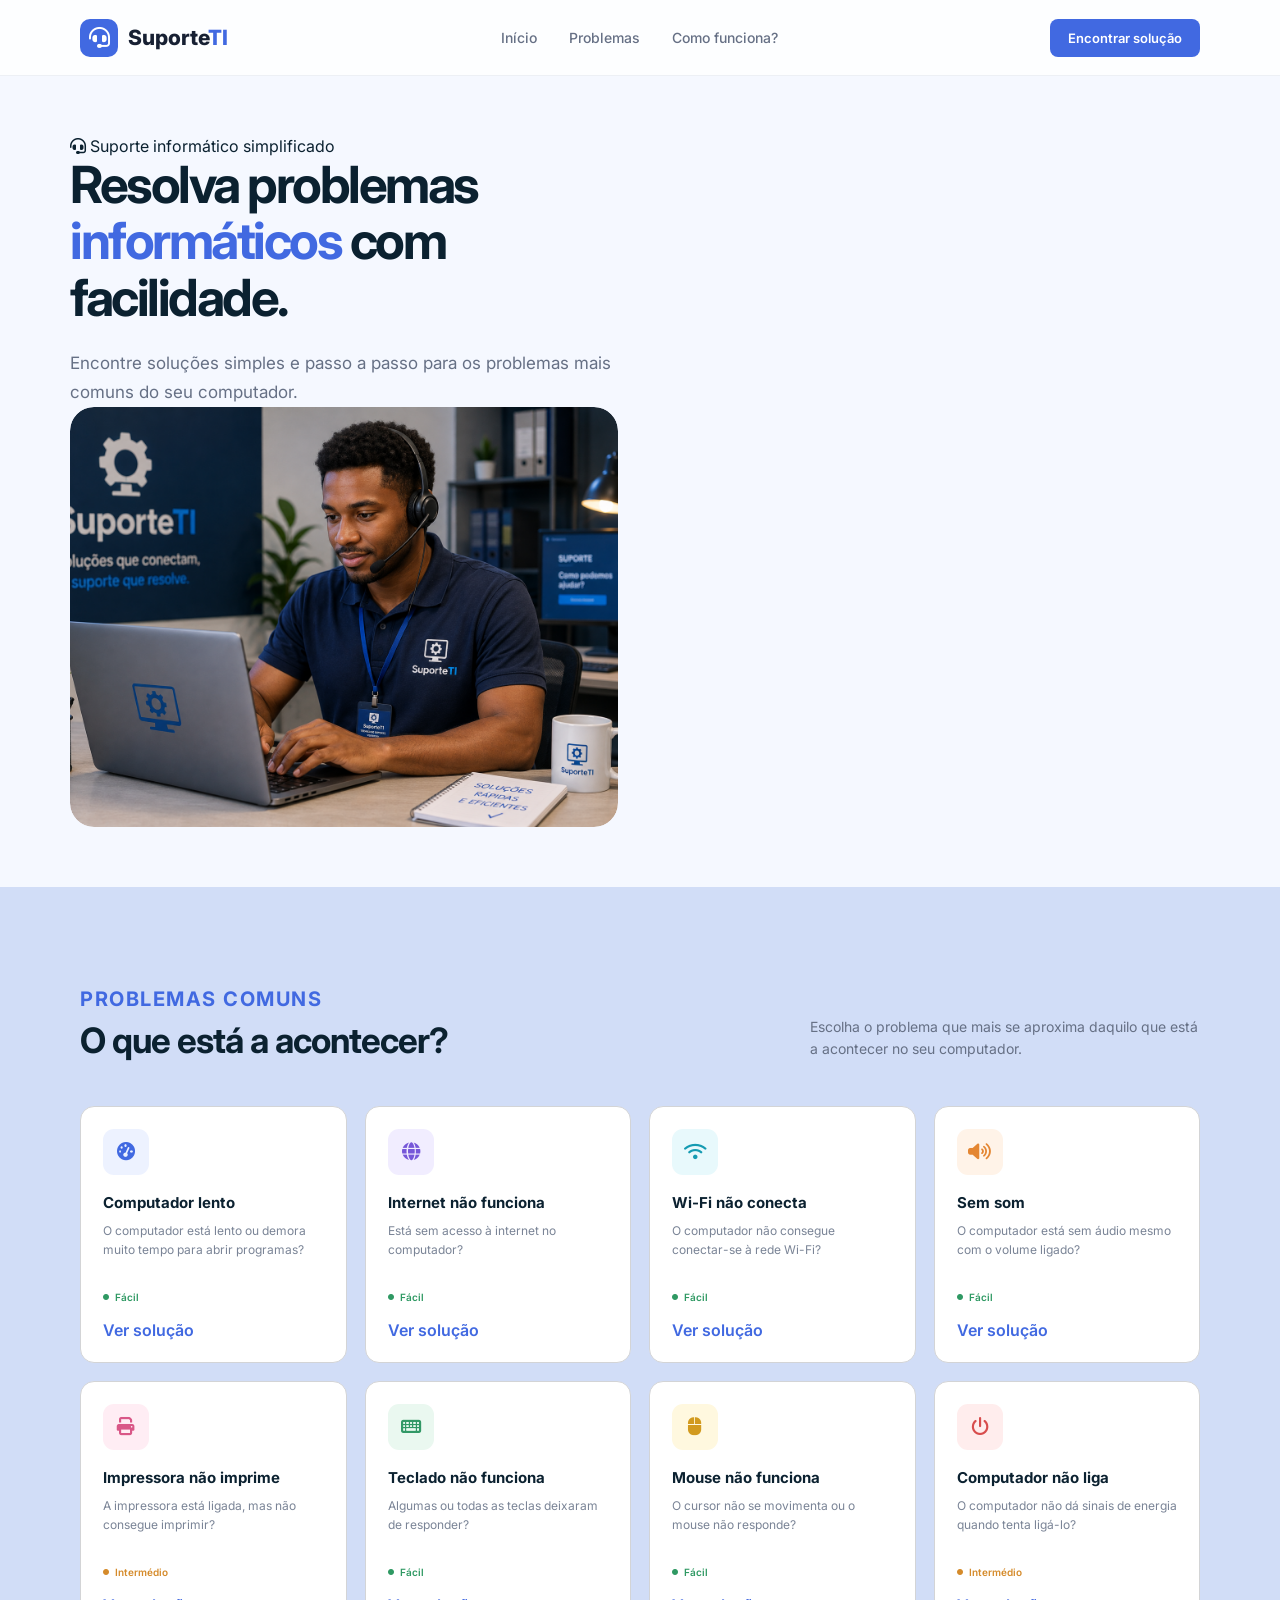
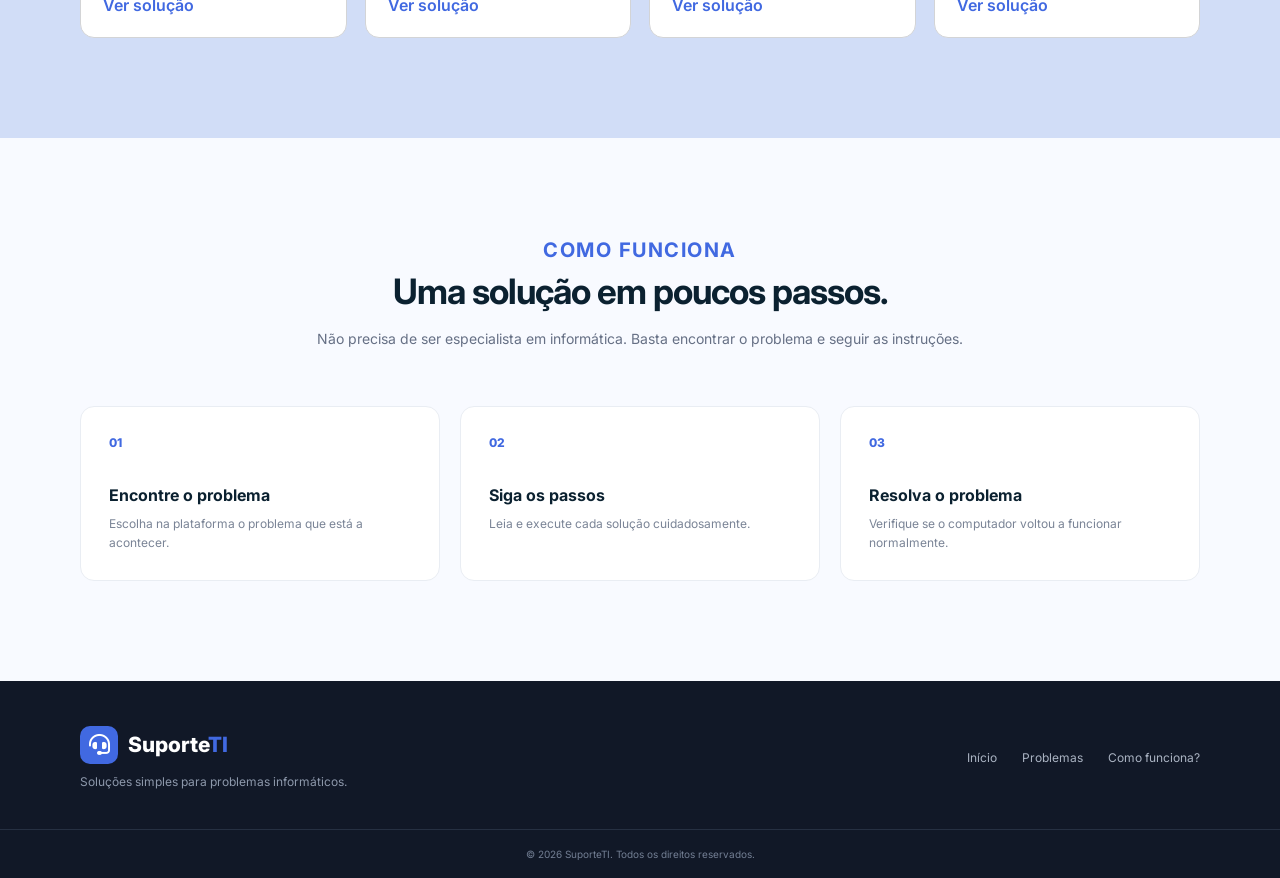
==== index.html @ f85a52dd "Add files via upload" ====
<!DOCTYPE html>
<html lang="pt">
<head>
    <meta charset="UTF-8">
    <meta name="viewport" content="width=device-width, initial-scale=1.0">
    <title>SuporteTI | Soluções Informáticas</title>

    <link rel="stylesheet" href="estilo.css">

    <link rel="stylesheet" href="problrmas.js">

    <!-- Ícones -->
    <link rel="stylesheet"
          href="https://cdnjs.cloudflare.com/ajax/libs/font-awesome/6.5.2/css/all.min.css">
</head>

<body>

    <!-- CABEÇALHO -->
    <header class="header">
        <div class="container nav">

            <a href="index.html" class="logo">
                <span class="logo-icon">
                    <i class="fa-solid fa-headset"></i>
                </span>
                <span>Suporte<span>TI</span></span>
            </a>

            <nav class="menu">
                <a href="#inicio">Início</a>
                <a href="#problemas">Problemas</a>
                <a href="#como-funciona">Como funciona?</a>
            </nav>

            <a href="#problemas" class="nav-button">
                Encontrar solução
            </a>

        </div>
    </header>


    <!-- HERO -->
    <main>

<!-- SECÇÃO PRINCIPAL -->
<section class="hero" id="inicio">

    <div class="hero-content">

        <!-- TEXTO À ESQUERDA -->
        <div class="hero-text">

            <div class="hero-badge">
                <i class="fa-solid fa-headset"></i>
                Suporte informático simplificado
            </div>

            <h1>
                Resolva problemas
                <span>informáticos</span> com facilidade.
            </h1>

            <p class="hero-description">
                Encontre soluções simples e passo a passo
                para os problemas mais comuns do seu computador.
            </p>


        <!-- IMAGEM À DIREITA -->
        <div class="hero-image">

            <img
                src="Suporte TI_ soluções rápidas e eficientes.png"
                alt="Técnico de suporte informático da SuporteTI"
            >

        </div>

    </div>

</section>



        <!-- PROBLEMAS -->
        <section class="problems" id="problemas">

            <div class="container">

                <div class="section-heading">

                    <div>
                        <span class="section-label">
                            PROBLEMAS COMUNS
                        </span>

                        <h2>
                            O que está a acontecer?
                        </h2>
                    </div>

                    <p>
                        Escolha o problema que mais se aproxima
                        daquilo que está a acontecer no seu computador.
                    </p>

                </div>


                <div class="problem-grid" id="problemGrid">

                    <!-- COMPUTADOR LENTO -->
                    <article class="problem-card"
                             data-search="computador lento pc lento lentidão">

                        <div class="problem-icon blue">
                            <i class="fa-solid fa-gauge-high"></i>
                        </div>

                        <div class="card-content">
                            <h3>Computador lento</h3>

                            <p>
                                O computador está lento ou demora
                                muito tempo para abrir programas?
                            </p>

                            <span class="difficulty easy">
                                <i class="fa-solid fa-circle"></i>
                                Fácil
                            </span>

                            <a href="problemas.html?problema=lento">
                                Ver solução
                            </a>
                        </div>

                    </article>


                    <!-- INTERNET -->
                    <article class="problem-card"
                             data-search="internet sem internet rede conexão">

                        <div class="problem-icon purple">
                            <i class="fa-solid fa-globe"></i>
                        </div>

                        <div class="card-content">
                            <h3>Internet não funciona</h3>

                            <p>
                                Está sem acesso à internet no
                                computador?
                            </p>

                            <span class="difficulty easy">
                                <i class="fa-solid fa-circle"></i>
                                Fácil
                            </span>

                            <a href="problemas.html?problema=internet">
                                Ver solução
                            </a>
                        </div>

                    </article>


                    <!-- WIFI -->
                    <article class="problem-card"
                             data-search="wifi wi-fi wireless não conecta">

                        <div class="problem-icon cyan">
                            <i class="fa-solid fa-wifi"></i>
                        </div>

                        <div class="card-content">
                            <h3>Wi-Fi não conecta</h3>

                            <p>
                                O computador não consegue conectar-se
                                à rede Wi-Fi?
                            </p>

                            <span class="difficulty easy">
                                <i class="fa-solid fa-circle"></i>
                                Fácil
                            </span>

                            <a href="problemas.html?problema=wifi">
                                Ver solução
                            
                            </a>
                        </div>

                    </article>


                    <!-- SOM -->
                    <article class="problem-card"
                             data-search="som áudio audio sem som">

                        <div class="problem-icon orange">
                            <i class="fa-solid fa-volume-high"></i>
                        </div>

                        <div class="card-content">
                            <h3>Sem som</h3>

                            <p>
                                O computador está sem áudio mesmo
                                com o volume ligado?
                            </p>

                            <span class="difficulty easy">
                                <i class="fa-solid fa-circle"></i>
                                Fácil
                            </span>

                            <a href="problemas.html?problema=som">
                                Ver solução
                               
                            </a>
                        </div>

                    </article>


                    <!-- IMPRESSORA -->
                    <article class="problem-card"
                             data-search="impressora imprimir impressão">

                        <div class="problem-icon pink">
                            <i class="fa-solid fa-print"></i>
                        </div>

                        <div class="card-content">
                            <h3>Impressora não imprime</h3>

                            <p>
                                A impressora está ligada, mas não
                                consegue imprimir?
                            </p>

                            <span class="difficulty medium">
                                <i class="fa-solid fa-circle"></i>
                                Intermédio
                            </span>

                            <a href="problemas.html?problema=impressora">
                                Ver solução
                                
                            </a>
                        </div>

                    </article>


                    <!-- TECLADO -->
                    <article class="problem-card"
                             data-search="teclado teclas keyboard">

                        <div class="problem-icon green">
                            <i class="fa-solid fa-keyboard"></i>
                        </div>

                        <div class="card-content">
                            <h3>Teclado não funciona</h3>

                            <p>
                                Algumas ou todas as teclas deixaram
                                de responder?
                            </p>

                            <span class="difficulty easy">
                                <i class="fa-solid fa-circle"></i>
                                Fácil
                            </span>

                            <a href="problemas.html?problema=teclado"> Ver solução</a>
                                
                        </div>

                    </article>


                    <!-- MOUSE -->
                    <article class="problem-card"
                             data-search="mouse rato cursor">

                        <div class="problem-icon yellow">
                            <i class="fa-solid fa-computer-mouse"></i>
                        </div>

                        <div class="card-content">
                            <h3>Mouse não funciona</h3>

                            <p>
                                O cursor não se movimenta ou o mouse
                                não responde?
                            </p>

                            <span class="difficulty easy">
                                <i class="fa-solid fa-circle"></i>
                                Fácil
                            </span>

                            <a href="problemas.html?problema=mouse">Ver solução</a>
                              
                        </div>

                    </article>


                    <!-- PC NÃO LIGA -->
                    <article class="problem-card"
                             data-search="computador não liga pc não liga energia">

                        <div class="problem-icon red">
                            <i class="fa-solid fa-power-off"></i>
                        </div>

                        <div class="card-content">
                            <h3>Computador não liga</h3>

                            <p>
                                O computador não dá sinais de energia
                                quando tenta ligá-lo?
                            </p>

                            <span class="difficulty medium">
                                <i class="fa-solid fa-circle"></i>
                                Intermédio
                            </span>

                            <a href="problemas.html?problema=nao-liga">Ver solução
                            </a>              
                                
                        </div>

                    </article>

                </div>

                <div class="no-results" id="noResults">
                    <i class="fa-solid fa-magnifying-glass"></i>
                    <h3>Nenhum problema encontrado</h3>
                    <p>Experimente utilizar outras palavras.</p>
                </div>

            </div>

        </section>


        <!-- COMO FUNCIONA -->
        <section class="how-it-works" id="como-funciona">

            <div class="container">

                <div class="center-heading">

                    <span class="section-label">
                        COMO FUNCIONA
                    </span>

                    <h2>
                        Uma solução em poucos passos.
                    </h2>

                    <p>
                        Não precisa de ser especialista em informática.
                        Basta encontrar o problema e seguir as instruções.
                    </p>

                </div>


                <div class="steps">

                    <div class="step">

                        <div class="step-number">01</div>

                        <div>
                            <h3>Encontre o problema</h3>
                            <p>
                                Escolha na plataforma o problema
                                que está a acontecer.
                            </p>
                        </div>

                    </div>


                    <div class="step">

                        <div class="step-number">02</div>

                        <div>
                            <h3>Siga os passos</h3>
                            <p>
                                Leia e execute cada solução
                                cuidadosamente.
                            </p>
                        </div>

                    </div>


                    <div class="step">

                        <div class="step-number">03</div>

                        <div>
                            <h3>Resolva o problema</h3>
                            <p>
                                Verifique se o computador voltou
                                a funcionar normalmente.
                            </p>
                        </div>

                    </div>

                </div>

            </div>

        </section>

    </main>


    <!-- RODAPÉ -->
    <footer class="footer">

        <div class="container footer-content">

            <div class="footer-logo">

                <a href="index.html" class="logo">
                    <span class="logo-icon">
                        <i class="fa-solid fa-headset"></i>
                    </span>
                    <span>Suporte<span>TI</span></span>
                </a>

                <p>
                    Soluções simples para problemas informáticos.
                </p>

            </div>


            <div class="footer-links">

                <a href="#inicio">Início</a>
                <a href="#problemas">Problemas</a>
                <a href="#como-funciona">Como funciona?</a>

            </div>

        </div>


        <div class="footer-bottom">

            <p>
                © 2026 SuporteTI. Todos os direitos reservados.
            </p>

        </div>

    </footer>


    <script src="problrmas.js"></script>

</body>
</html>
</body>
</html>
---- estilo.css ----
@import url('https://fonts.googleapis.com/css2?family=Inter:wght@400;500;600;700;800&display=swap');

* {
    margin: 0;
    padding: 0;
    box-sizing: border-box;
}

html {
    scroll-behavior: smooth;
}

body {
    font-family: 'Inter', sans-serif;
    color: #0b2130;
    background: #d1ddf7;
    border-radius: 3px;
}

a {
    text-decoration: none;
    color: inherit
}

.container {
    width: min(1120px, 90%);
    margin: auto;
}


/* =========================
   HEADER
========================= */

.header {
    height: 76px;
    border-bottom: 1px solid #edf0f5;
    background: rgba(255, 255, 255, 0.96);
    position: sticky;
    top: 0;
    z-index: 100;
}

.nav {
    height: 100%;
    display: flex;
    align-items: center;
    justify-content: space-between;
}

.logo {
    display: flex;
    align-items: center;
    gap: 10px;
    font-size: 21px;
    font-weight: 800;
    color: #172033;
}

.logo > span:last-child > span {
    color: #4169e1;
}

.logo-icon {
    width: 38px;
    height: 38px;
    display: flex;
    justify-content: center;
    align-items: center;
    background: #4169e1;
    color: white;
    border-radius: 10px;
}

.menu {
    display: flex;
    gap: 32px;
}

.menu a {
    color: #667085;
    font-size: 14px;
    font-weight: 500;
    transition: 0.2s;
}

.menu a:hover {
    color: #4169e1;
}

.nav-button {
    background: #4169e1;
    color: white;
    padding: 11px 18px;
    border-radius: 8px;
    font-size: 13px;
    font-weight: 600;
    transition: 0.2s;
}

.nav-button:hover {
    background: #3155c5;
    transform: translateY(-1px);
}


/* =========================
   HERO
========================= */

.hero {
    background:
        radial-gradient(circle at 80% 30%, #edf2ff 0, transparent 30%),
        #f8faff;
    padding: 90px 0;
}

.hero-content {
    display: flex;
    align-items: center;
    justify-content: space-between;
    gap: 70px;
}

.hero-text {
    max-width: 620px;
}

.badge {
    display: inline-flex;
    align-items: center;
    gap: 8px;
    background: #f1edff;
    color: #4169e1;
    padding: 8px 13px;
    border-radius: 30px;
    font-size: 12px;
    font-weight: 600;
    margin-bottom: 20px;
}

.hero h1 {
    font-size: clamp(40px, 5vw, 62px);
    line-height: 1.08;
    letter-spacing: -2.5px;
    margin-bottom: 22px;
}

.hero h1 span {
    color: #4169e1;
}

.hero-text > p {
    color: #667085;
    font-size: 17px;
    line-height: 1.7;
    max-width: 550px;
}

.search-box {
    background: white;
    margin-top: 32px;
    padding: 7px;
    border: 1px solid #e2e6ee;
    border-radius: 12px;
    display: flex;
    align-items: center;
    max-width: 590px;
    box-shadow: 0 10px 30px rgba(40, 60, 100, 0.07);
}

.search-box > i {
    color: #98a2b3;
    margin: 0 12px;
}

.search-box input {
    border: none;
    outline: none;
    flex: 1;
    font-family: inherit;
    font-size: 14px;
    color: #172033;
}

.search-box button {
    border: none;
    background: #4169e1;
    color: white;
    padding: 13px 20px;
    border-radius: 8px;
    font-family: inherit;
    font-weight: 600;
    cursor: pointer;
    transition: 0.2s;
}

.search-box button:hover {
    background: #3155c5;
}

.search-help {
    margin-top: 10px !important;
    font-size: 11px !important;
    color: #98a2b3 !important;
}


/* =========================
   COMPUTER ILLUSTRATION
========================= */

.hero-image {
    width: 100%;
    max-width: 600px;
    overflow: hidden;
    border-radius: 24px;
}

.hero-image img {
    display: block;
    width: 100%;
    height: 100%;
    object-fit: cover;
    border-radius: 24px;
}



/* =========================
   PROBLEMAS
========================= */

.problems {
    padding: 100px 0;
}

.section-heading {
    display: flex;
    justify-content: space-between;
    align-items: end;
    gap: 40px;
    margin-bottom: 45px;
}

.section-label {
    color: #4169e1;
    font-size: 20px;
    font-weight: 700;
    letter-spacing: 1.5px;
}

.section-heading h2,
.center-heading h2 {
    font-size: 35px;
    letter-spacing: -1px;
    margin-top: 8px;
}

.section-heading > p {
    color: #667085;
    max-width: 390px;
    font-size: 14px;
    line-height: 1.6;
}

.problem-grid {
    display: grid;
    grid-template-columns: repeat(4, 1fr);
    gap: 18px;
}

.problem-card {
    border: 1px solid #d3d4d6;
    border-radius: 14px;
    padding: 22px;
    background: white;
    transition: 0.25s;
    box-shadow: #111827;
    border-collapse: collapse;
}

.problem-card:hover {
    transform: translateY(-5px);
    border-color: #d6def5;
    box-shadow: 0 15px 35px rgba(35, 55, 100, 0.09);
}

.problem-icon {
    width: 46px;
    height: 46px;
    display: flex;
    justify-content: center;
    align-items: center;
    border-radius: 11px;
    margin-bottom: 18px;
    font-size: 18px;
}

.blue {
    background: #edf2ff;
    color: #4169e1;
}

.purple {
    background: #f1edff;
    color: #7657d9;
}

.cyan {
    background: #e8f9fc;
    color: #159bb2;
}

.orange {
    background: #fff3e8;
    color: #e48632;
}

.pink {
    background: #ffedf4;
    color: #d95787;
}

.green {
    background: #eaf8f0;
    color: #329866;
}

.yellow {
    background: #fff8df;
    color: #d29a1e;
}

.red {
    background: #ffeded;
    color: #d84d4d;
}

.card-content h3 {
    font-size: 15px;
    margin-bottom: 9px;
}

.card-content p {
    color: #7a8496;
    font-size: 12px;
    line-height: 1.6;
    min-height: 58px;
}

.difficulty {
    display: inline-flex;
    align-items: center;
    gap: 6px;
    font-size: 10px;
    font-weight: 600;
    margin-top: 12px;
}

.difficulty i {
    font-size: 6px;
}

.easy {
    color: #2f9963;
}

.medium {
    color: #d58b2b;
}

.card-content a {
    display: flex;
    align-items: center;
    justify-content: space-between;
    color: #4169e1;
    font-size: 16px;
    font-weight: 600;
    margin-top: 17px; 
}

.card-content a i {
    font-size: 10px;
    transition: 0.2s;
}

.card-content a:hover i {
    transform: translateX(4px);
}

.no-results {
    display: none;
    text-align: center;
    padding: 60px 0;
    color: #667085;
}

.no-results i {
    font-size: 35px;
    margin-bottom: 15px;
}

.no-results h3 {
    color: #172033;
    margin-bottom: 7px;
}


/* =========================
   COMO FUNCIONA
========================= */

.how-it-works {
    background: #f8faff;
    padding: 100px 0;
}

.center-heading {
    text-align: center;
    max-width: 650px;
    margin: auto;
}

.center-heading p {
    color: #667085;
    font-size: 14px;
    line-height: 1.7;
    margin-top: 15px;
}

.steps {
    display: grid;
    grid-template-columns: repeat(3, 1fr);
    gap: 20px;
    margin-top: 55px;
}

.step {
    background: white;
    border: 1px solid #e9edf3;
    border-radius: 14px;
    padding: 28px;
}

.step-number {
    color: #4169e1;
    font-size: 12px;
    font-weight: 800;
    margin-bottom: 35px;
}

.step h3 {
    font-size: 16px;
    margin-bottom: 9px;
}

.step p {
    color: #7a8496;
    font-size: 12px;
    line-height: 1.6;
}


/* =========================
   FOOTER
========================= */

.footer {
    background: #111827;
    color: white;
    padding-top: 45px;
}

.footer-content {
    display: flex;
    justify-content: space-between;
    align-items: center;
    padding-bottom: 40px;
}

.footer .logo {
    color: white;
}

.footer-logo p {
    color: #8d98ab;
    font-size: 12px;
    margin-top: 10px;
}

.footer-links {
    display: flex;
    gap: 25px;
}

.footer-links a {
    color: #aab3c2;
    font-size: 12px;
}

.footer-links a:hover {
    color: white;
}

.footer-bottom {
    border-top: 1px solid #263042;
    padding: 18px 0;
    text-align: center;
}

.footer-bottom p {
    color: #737f94;
    font-size: 10px;
}


/* =========================
   RESPONSIVIDADE
========================= */

@media (max-width: 950px) {

    .menu {
        display: none;
    }

    .hero-content {
        flex-direction: column;
        text-align: center;
    }

    .hero-text > p {
        margin: auto;
    }

    .search-box {
        margin-left: auto;
        margin-right: auto;
    }

    .hero-illustration {
        display: none;
    }

    .problem-grid {
        grid-template-columns: repeat(2, 1fr);
    }

    .section-heading {
        flex-direction: column;
        align-items: flex-start;
    }
}

@media (max-width: 600px) {

    .nav-button {
        display: none;
    }

    .hero {
        padding: 65px 0;
    }

    .hero h1 {
        font-size: 40px;
    }

    .search-box {
        flex-wrap: wrap;
        padding: 10px;
    }

    .search-box input {
        width: 50%;
    }

    .search-box button {
        width: 100%;
        margin-top: 8px;
    }

    .problem-grid {
        grid-template-columns: 1fr;
    }

    .steps {
        grid-template-columns: 1fr;
    }

    .footer-content {
        flex-direction: column;
        align-items: flex-start;
        gap: 30px;
    }

    .footer-links {
        flex-direction: column;
        gap: 12px;
    }
}


/* CORRECÇÃO DA SECÇÃO PRINCIPAL */

.hero {
    padding: 60px 0;
    background: #f5f8ff;
    overflow: hidden;
}

.hero-content {
    display: grid;
    grid-template-columns: 1fr 1fr;
    align-items: center;
    gap: 45px;
    max-width: 1200px;
    margin: 0 auto;
    padding: 0 30px;
}

.hero-text {
    min-width: 0;
    position: relative;
    z-index: 1;
}

.hero-text h1 {
    font-size: clamp(36px, 4vw, 58px);
    line-height: 1.1;
    margin-bottom: 24px;
}

.hero-image {
    width: 100%;
    height: 420px;
    max-width: none;
    overflow: hidden;
    border-radius: 24px;
    margin: 0;
}

.hero-image img {
    display: block;
    width: 100%;
    height: 100%;
    object-fit: cover;
    object-position: center;
    border-radius: 24px;
}

/* Ecrãs pequenos */

@media (max-width: 768px) {
    .hero-content {
        grid-template-columns: 1fr;
        gap: 30px;
        padding: 0 20px;
    }

    .hero-image {
        height: 300px;
    }

    .hero-text h1 {
        font-size: 38px;
    }
}
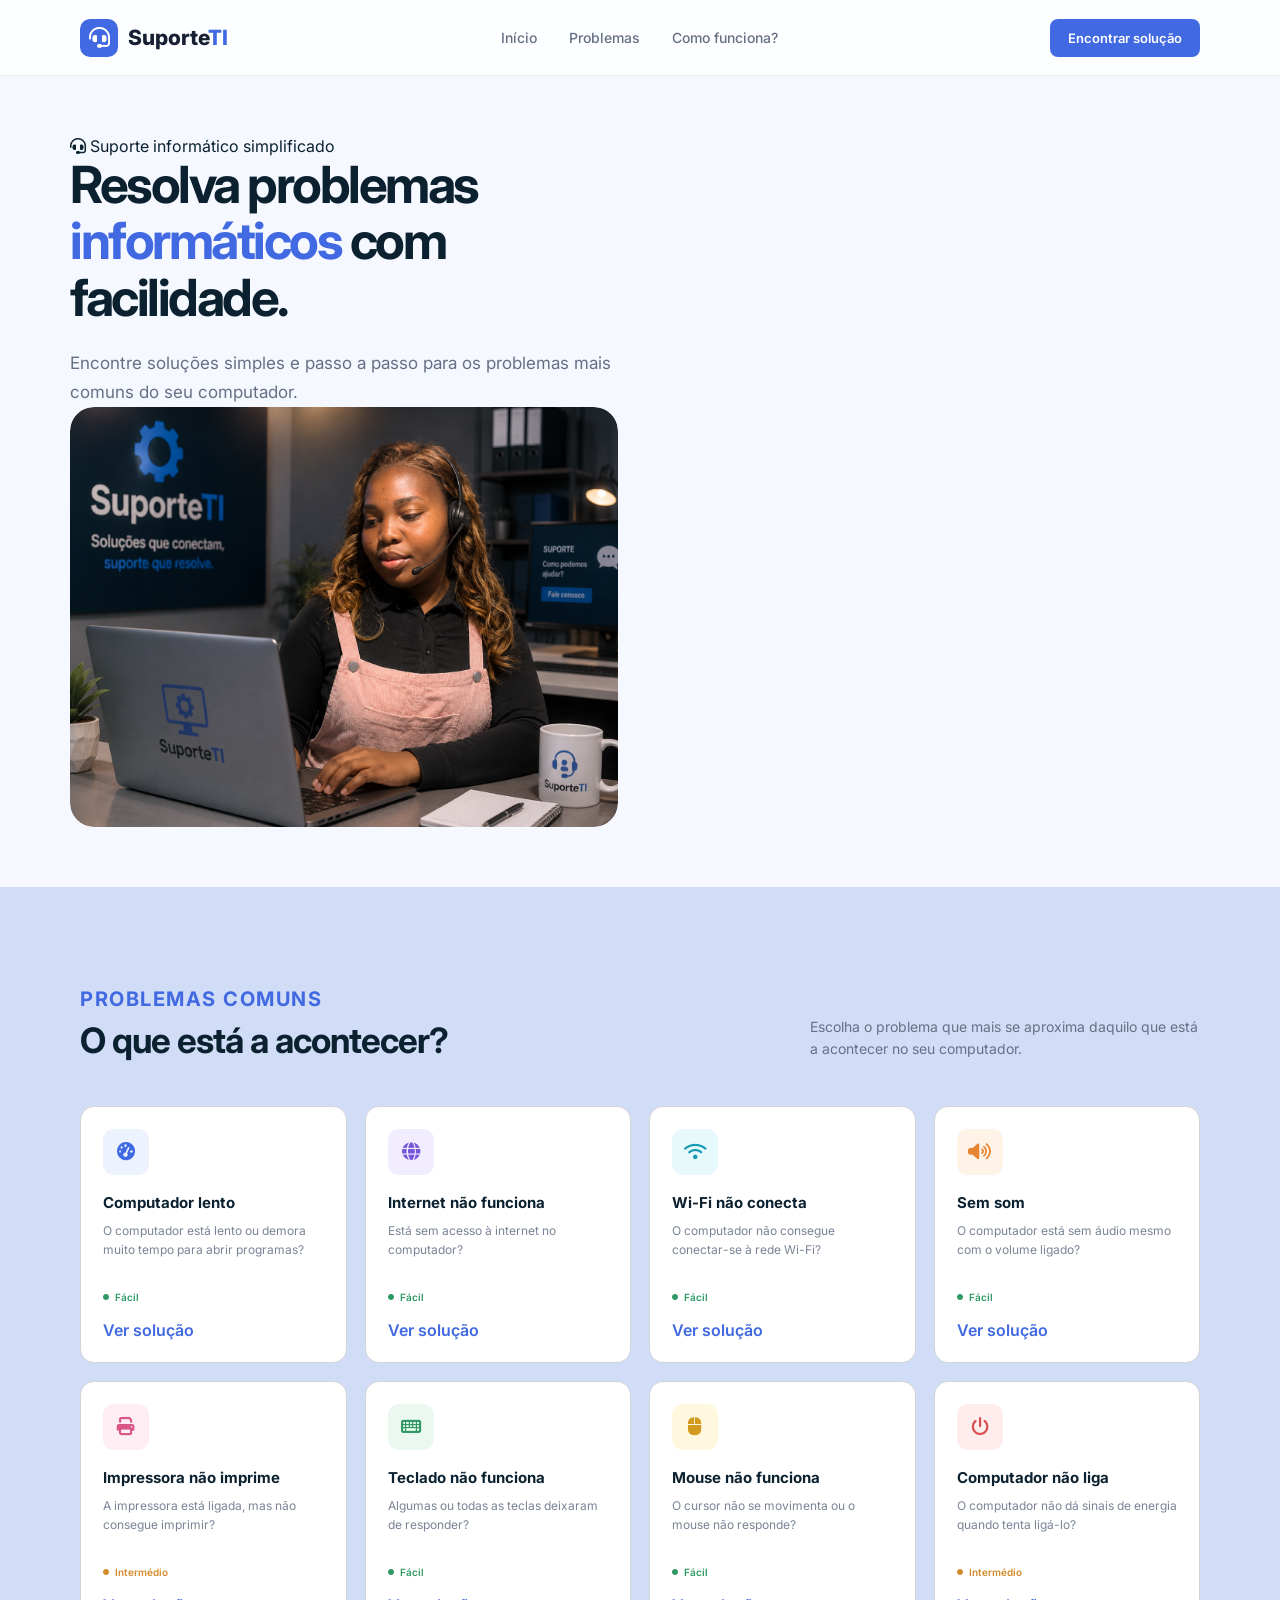
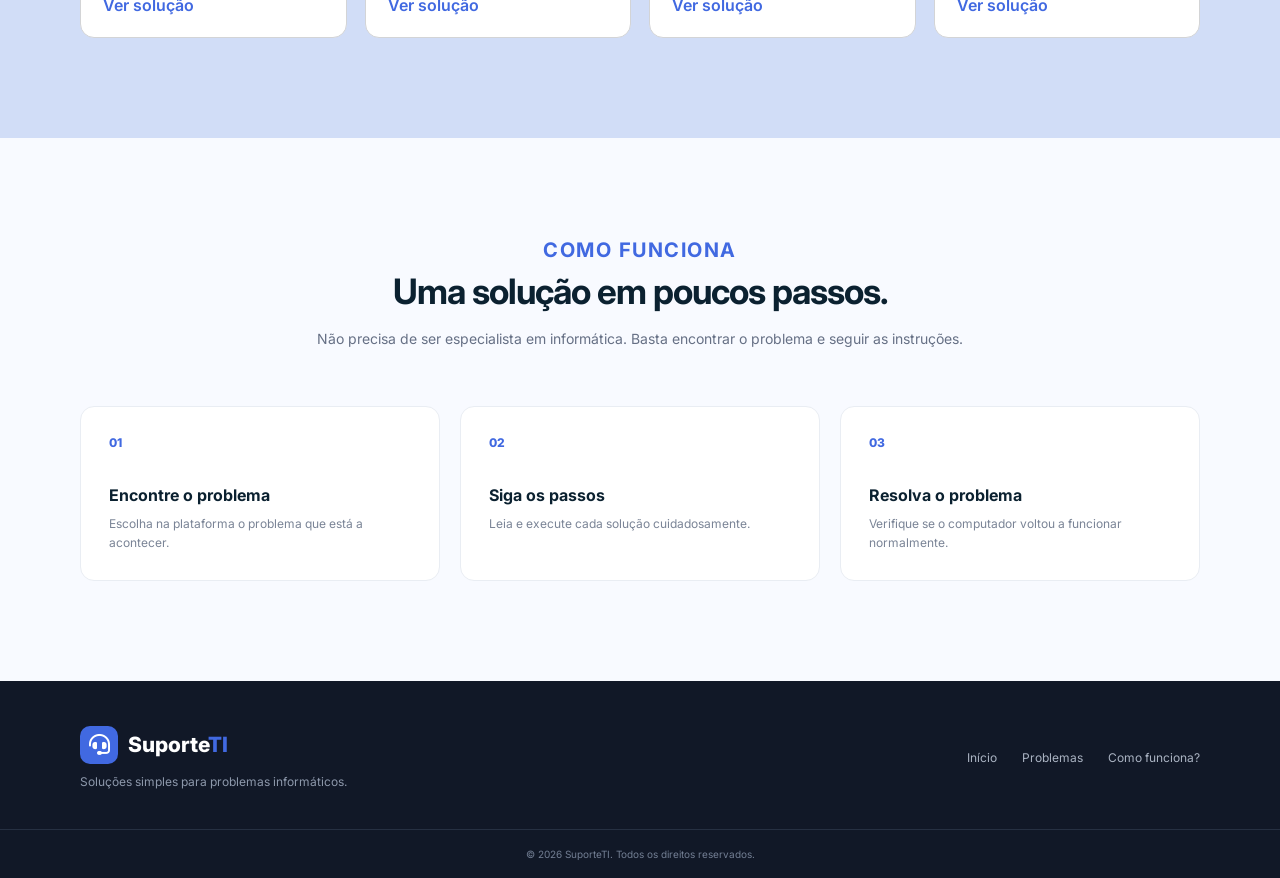
==== commit 88e80398: "Update index.html newwwww" ====
--- a/index.html
+++ b/index.html
@@ -73,7 +73,7 @@
         <div class="hero-image">
 
             <img
-                src="Suporte TI_ soluções rápidas e eficientes.png"
+                src="Profissional de suporte TI no escritório.png"
                 alt="Técnico de suporte informático da SuporteTI"
             >
 
@@ -483,4 +483,4 @@
 </body>
 </html>
 </body>
-</html>+</html>
